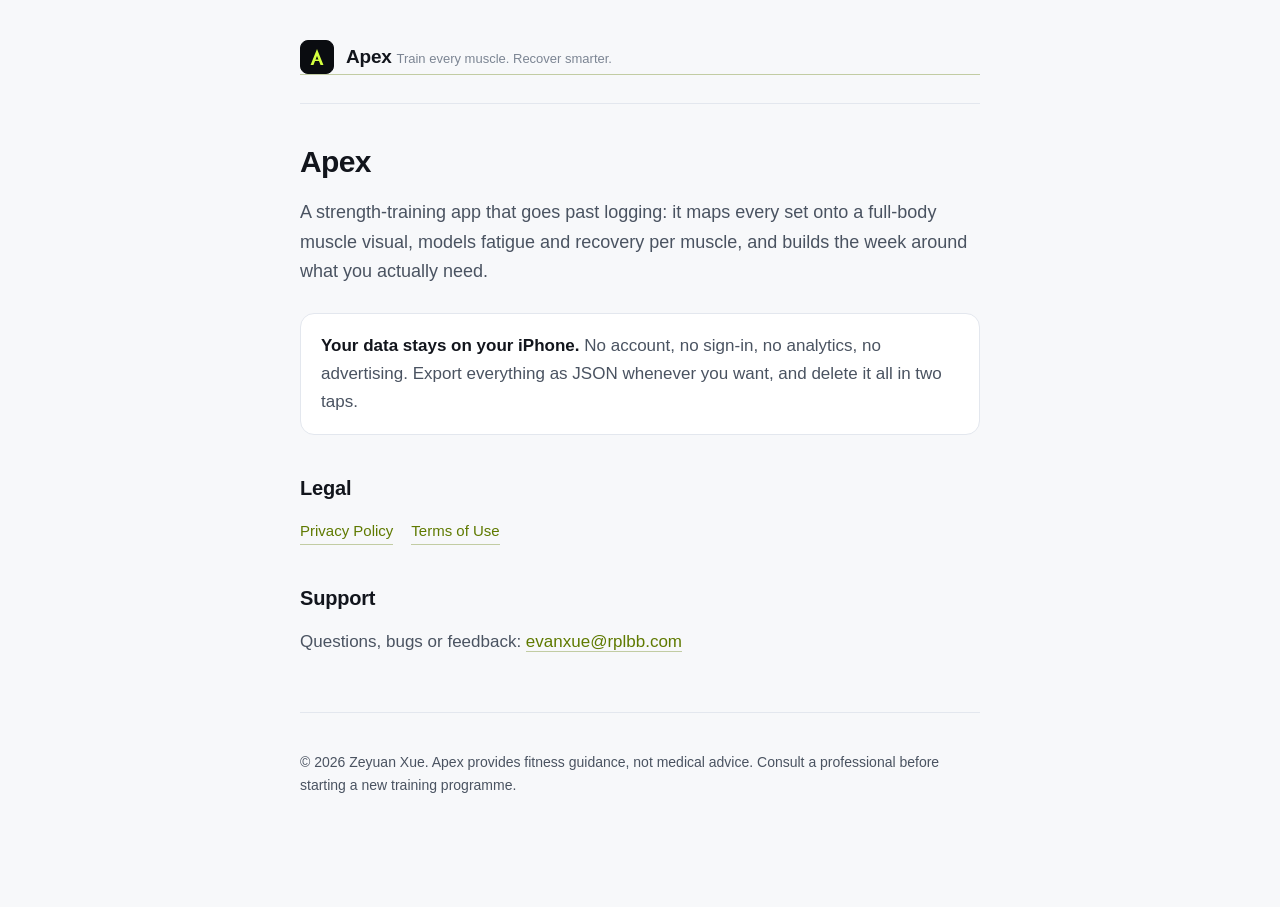
==== index.html @ 52b67327 "Add files via upload" ====
<!doctype html>
<html lang="en">
<head>
<meta charset="utf-8">
<meta name="viewport" content="width=device-width, initial-scale=1">
<title>Apex · Train every muscle. Recover smarter.</title>
<meta name="description" content="Apex maps every set onto your body, models fatigue and recovery per muscle, and builds adaptive weekly plans. iPhone. All data on device.">
<link rel="stylesheet" href="style.css">
</head>
<body>
<div class="wrap">

<header>
  <a class="brand" href="index.html">
    <span class="mark" aria-hidden="true">
      <svg viewBox="0 0 1024 1024" fill="#D4FF3F"><path d="M512 140 L812 884 L676 884 L512 470 L348 884 L212 884 Z"/><rect x="412" y="634" width="200" height="66" rx="6"/></svg>
    </span>
    <span>
      <span class="brand-name">Apex</span>
      <span class="brand-tag">Train every muscle. Recover smarter.</span>
    </span>
  </a>
</header>

<h1>Apex</h1>
<p class="lede">A strength-training app that goes past logging: it maps every set onto a full-body muscle visual, models fatigue and recovery per muscle, and builds the week around what you actually need.</p>

<div class="callout">
  <p><strong>Your data stays on your iPhone.</strong> No account, no sign-in, no analytics, no advertising. Export everything as JSON whenever you want, and delete it all in two taps.</p>
</div>

<h2>Legal</h2>
<nav class="pages">
  <a href="privacy.html">Privacy Policy</a>
  <a href="terms.html">Terms of Use</a>
</nav>

<h2>Support</h2>
<p>Questions, bugs or feedback: <a href="mailto:evanxue@rplbb.com">evanxue@rplbb.com</a></p>

<footer>
  <p>© 2026 Zeyuan Xue. Apex provides fitness guidance, not medical advice. Consult a professional before starting a new training programme.</p>
</footer>

</div>
</body>
</html>
---- style.css ----
:root {
  --bg: #0a0c10;
  --surface: #12151c;
  --border: #252b37;
  --text: #f2f5f9;
  --muted: #9aa3b2;
  --dim: #5c6572;
  --accent: #d4ff3f;
  --on-accent: #0a0c10;
}

* { box-sizing: border-box; }

html { -webkit-text-size-adjust: 100%; }

body {
  margin: 0;
  background: var(--bg);
  color: var(--text);
  font-family: -apple-system, BlinkMacSystemFont, "Segoe UI", Roboto, Helvetica, Arial, sans-serif;
  font-size: 17px;
  line-height: 1.65;
  -webkit-font-smoothing: antialiased;
}

.wrap { max-width: 720px; margin: 0 auto; padding: 0 20px 96px; }

header {
  padding: 40px 0 28px;
  border-bottom: 1px solid var(--border);
  margin-bottom: 40px;
}

.brand { display: flex; align-items: center; gap: 12px; text-decoration: none; color: inherit; }

.mark {
  width: 34px;
  height: 34px;
  border-radius: 8px;
  background: var(--bg);
  border: 1px solid var(--border);
  display: grid;
  place-items: center;
  flex: 0 0 auto;
}

.mark svg { width: 22px; height: 22px; display: block; }

.brand-name { font-weight: 700; letter-spacing: -0.01em; font-size: 19px; }
.brand-tag { color: var(--dim); font-size: 13px; margin-top: 1px; }

h1 { font-size: 30px; line-height: 1.2; letter-spacing: -0.02em; margin: 32px 0 8px; }
h2 { font-size: 20px; line-height: 1.3; margin: 40px 0 10px; letter-spacing: -0.01em; }
h3 { font-size: 17px; margin: 26px 0 6px; }

.updated { color: var(--dim); font-size: 14px; margin: 0 0 8px; }

.lede { color: var(--muted); font-size: 18px; margin-bottom: 8px; }

p, li { color: var(--muted); }
strong { color: var(--text); font-weight: 600; }
ul { padding-left: 22px; }
li { margin: 7px 0; }

a { color: var(--accent); text-decoration: none; border-bottom: 1px solid rgba(212, 255, 63, 0.35); }
a:hover { border-bottom-color: var(--accent); }

.callout {
  background: var(--surface);
  border: 1px solid var(--border);
  border-radius: 14px;
  padding: 18px 20px;
  margin: 26px 0;
}
.callout p:last-child { margin-bottom: 0; }
.callout p:first-child { margin-top: 0; }

.callout--warn { border-color: #4a3a12; }

table { width: 100%; border-collapse: collapse; margin: 20px 0; font-size: 15px; }
th, td { text-align: left; padding: 11px 12px; border-bottom: 1px solid var(--border); vertical-align: top; }
th { color: var(--text); font-weight: 600; font-size: 13px; text-transform: uppercase; letter-spacing: 0.04em; }
td { color: var(--muted); }

nav.pages { display: flex; gap: 18px; margin-top: 18px; font-size: 15px; }

footer {
  border-top: 1px solid var(--border);
  margin-top: 56px;
  padding-top: 24px;
  color: var(--dim);
  font-size: 14px;
}
footer a { color: var(--muted); border-bottom-color: var(--border); }


@media (prefers-color-scheme: light) {
  :root {
    --bg: #f7f8fa;
    --surface: #ffffff;
    --border: #e3e7ee;
    --text: #12151c;
    --muted: #4a5361;
    --dim: #7c8593;
  }
  a { color: #5f7a00; border-bottom-color: rgba(95, 122, 0, 0.35); }
  .mark { background: #0a0c10; border-color: #0a0c10; }
}
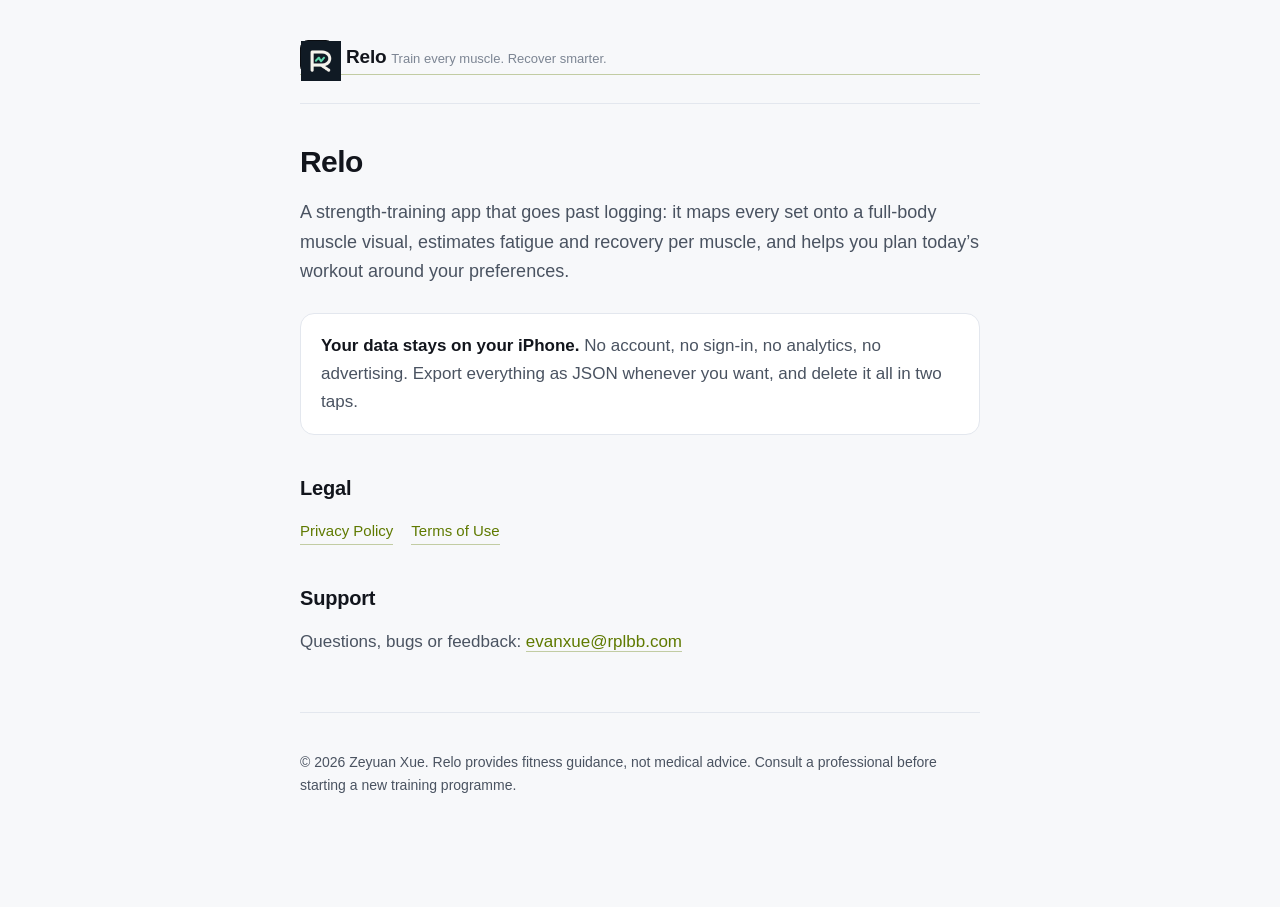
==== commit eaa1c86b: "Update public Relo branding and monthly subscription disclosures" ====
--- a/index.html
+++ b/index.html
@@ -3,8 +3,8 @@
 <head>
 <meta charset="utf-8">
 <meta name="viewport" content="width=device-width, initial-scale=1">
-<title>Apex · Train every muscle. Recover smarter.</title>
-<meta name="description" content="Apex maps every set onto your body, models fatigue and recovery per muscle, and builds adaptive weekly plans. iPhone. All data on device.">
+<title>Relo · Train every muscle. Recover smarter.</title>
+<meta name="description" content="Relo maps every set onto your body, estimates fatigue and recovery per muscle, and suggests workouts for today. iPhone. All data on device.">
 <link rel="stylesheet" href="style.css">
 </head>
 <body>
@@ -13,17 +13,17 @@
 <header>
   <a class="brand" href="index.html">
     <span class="mark" aria-hidden="true">
-      <svg viewBox="0 0 1024 1024" fill="#D4FF3F"><path d="M512 140 L812 884 L676 884 L512 470 L348 884 L212 884 Z"/><rect x="412" y="634" width="200" height="66" rx="6"/></svg>
+      <img src="icon.png" alt="" width="40" height="40">
     </span>
     <span>
-      <span class="brand-name">Apex</span>
+      <span class="brand-name">Relo</span>
       <span class="brand-tag">Train every muscle. Recover smarter.</span>
     </span>
   </a>
 </header>
 
-<h1>Apex</h1>
-<p class="lede">A strength-training app that goes past logging: it maps every set onto a full-body muscle visual, models fatigue and recovery per muscle, and builds the week around what you actually need.</p>
+<h1>Relo</h1>
+<p class="lede">A strength-training app that goes past logging: it maps every set onto a full-body muscle visual, estimates fatigue and recovery per muscle, and helps you plan today’s workout around your preferences.</p>
 
 <div class="callout">
   <p><strong>Your data stays on your iPhone.</strong> No account, no sign-in, no analytics, no advertising. Export everything as JSON whenever you want, and delete it all in two taps.</p>
@@ -39,7 +39,7 @@
 <p>Questions, bugs or feedback: <a href="mailto:evanxue@rplbb.com">evanxue@rplbb.com</a></p>
 
 <footer>
-  <p>© 2026 Zeyuan Xue. Apex provides fitness guidance, not medical advice. Consult a professional before starting a new training programme.</p>
+  <p>© 2026 Zeyuan Xue. Relo provides fitness guidance, not medical advice. Consult a professional before starting a new training programme.</p>
 </footer>
 
 </div>
